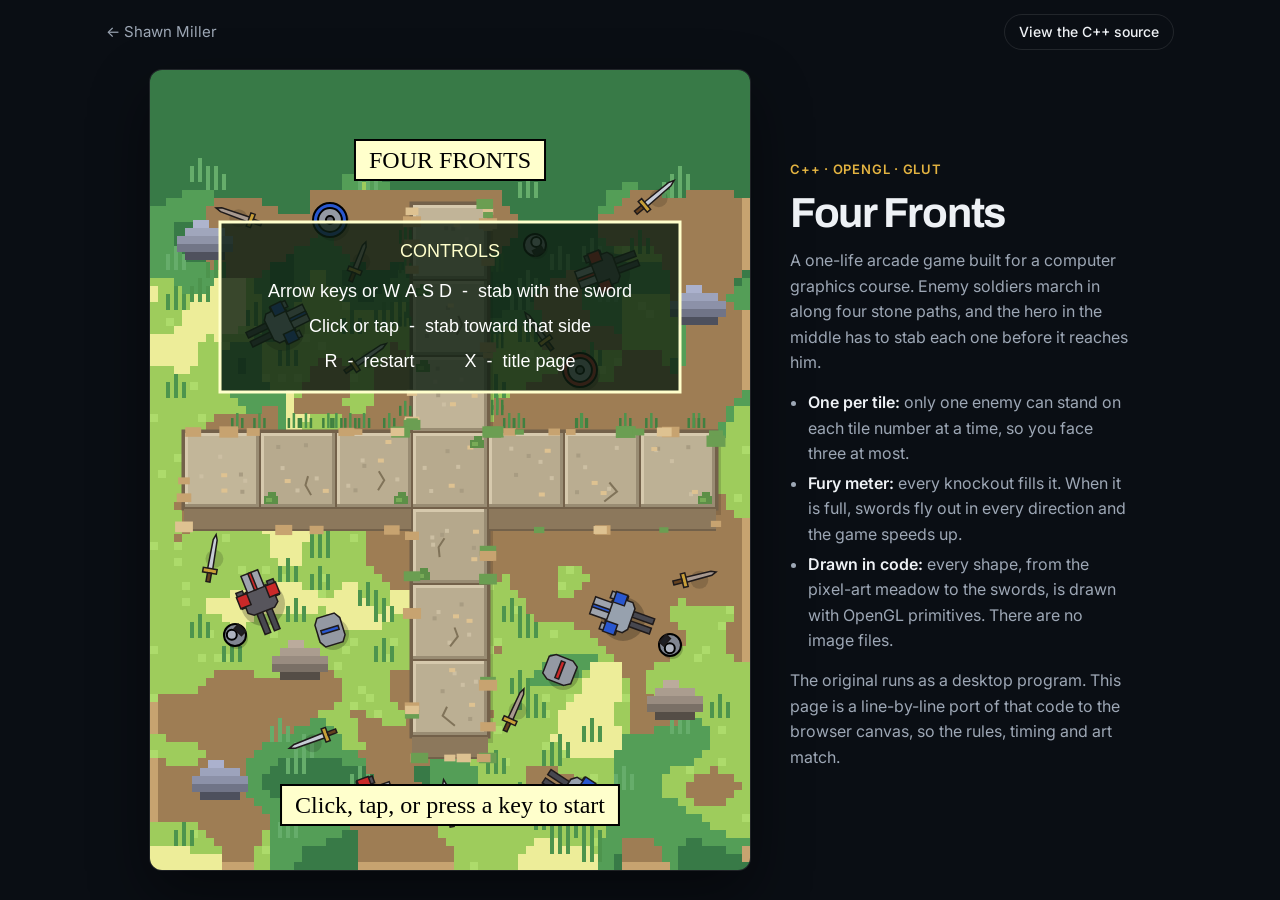
==== four-fronts/index.html @ 39a61418 "Add Four Fronts, a playable browser port of the C++ OpenGL game The original C++ source sits beside " ====
<!doctype html>
<html lang="en">
<head>
  <meta charset="utf-8">
  <meta name="viewport" content="width=device-width, initial-scale=1">
  <title>Four Fronts | Shawn Miller</title>
  <meta name="description" content="Four Fronts, a sword-fighting arcade game written in C++ with OpenGL, rebuilt to play in the browser.">
  <meta name="theme-color" content="#0A0E14">
  <link rel="preconnect" href="https://fonts.googleapis.com">
  <link rel="preconnect" href="https://fonts.gstatic.com" crossorigin>
  <link href="https://fonts.googleapis.com/css2?family=Archivo:wght@600;700&family=Inter:wght@400;500;600&display=swap" rel="stylesheet">
  <style>
    :root {
      color-scheme: dark;
      --canvas: #0A0E14;
      --surface: #121822;
      --ink: #EEF1F5;
      --ink-soft: #9DA7B5;
      --line: rgba(238, 241, 245, 0.10);
      --accent: #E3B341;
      --font-display: "Archivo", system-ui, sans-serif;
      --font-text: "Inter", system-ui, sans-serif;
    }
    *, *::before, *::after { box-sizing: border-box; }
    html, body { margin: 0; }
    body {
      min-height: 100svh;
      background: var(--canvas);
      color: var(--ink);
      font: 400 16px/1.6 var(--font-text);
      -webkit-font-smoothing: antialiased;
      display: flex;
      flex-direction: column;
    }
    a { color: inherit; }
    :focus-visible { outline: 2px solid var(--accent); outline-offset: 3px; border-radius: 6px; }

    header {
      display: flex;
      align-items: center;
      justify-content: space-between;
      gap: 16px;
      padding: 14px 16px;
      max-width: 1100px;
      width: 100%;
      margin: 0 auto;
    }
    .back { color: var(--ink-soft); text-decoration: none; font-size: 15px; }
    .back:hover { color: var(--ink); }
    .source {
      font-size: 14px;
      font-weight: 500;
      text-decoration: none;
      border: 1px solid var(--line);
      border-radius: 999px;
      padding: 6px 14px;
    }
    .source:hover { border-color: var(--accent); color: var(--accent); }

    main {
      flex: 1;
      display: grid;
      grid-template-columns: minmax(0, auto) minmax(0, 340px);
      gap: 40px;
      align-items: center;
      justify-content: center;
      padding: 0 16px 24px;
      max-width: 1100px;
      width: 100%;
      margin: 0 auto;
    }
    .stage {
      /* The game is 3 wide by 4 tall, sized to fit the screen without scrolling */
      width: min(100%, calc((100svh - 100px) * 0.75), 600px);
      justify-self: center;
    }
    canvas {
      display: block;
      width: 100%;
      aspect-ratio: 3 / 4;
      border-radius: 12px;
      box-shadow: 0 0 0 1px var(--line), 0 24px 60px rgba(0, 0, 0, 0.45);
      touch-action: none;
      user-select: none;
      -webkit-user-select: none;
      -webkit-touch-callout: none;
      cursor: crosshair;
    }
    .about h1 {
      font-family: var(--font-display);
      font-weight: 700;
      letter-spacing: -0.03em;
      font-size: clamp(30px, 4vw, 42px);
      line-height: 1.1;
      margin: 0 0 12px;
    }
    .about p { margin: 0 0 14px; color: var(--ink-soft); }
    .about .tag {
      display: inline-flex;
      align-items: center;
      gap: 8px;
      font-size: 13px;
      font-weight: 600;
      letter-spacing: 0.06em;
      text-transform: uppercase;
      color: var(--accent);
      margin-bottom: 10px;
    }
    .about ul { margin: 0 0 14px; padding-left: 18px; color: var(--ink-soft); }
    .about li { margin-bottom: 4px; }
    .about strong { color: var(--ink); font-weight: 600; }

    @media (max-width: 860px) {
      main { grid-template-columns: minmax(0, 1fr); gap: 28px; }
      .stage { width: min(100%, calc((100svh - 80px) * 0.75), 600px); }
      .about { max-width: 600px; justify-self: center; }
    }
  </style>
</head>
<body>
  <header>
    <a class="back" href="../#projects">← Shawn Miller</a>
    <a class="source" href="https://github.com/s-milly/s-milly.github.io/blob/main/four-fronts/four_fronts.cpp" target="_blank" rel="noopener">View the C++ source</a>
  </header>

  <main>
    <div class="stage">
      <canvas id="game" width="600" height="800" aria-label="Four Fronts game. Use the arrow keys or W A S D to stab, or click or tap the side an enemy is coming from."></canvas>
    </div>

    <section class="about">
      <div class="tag">C++ · OpenGL · GLUT</div>
      <h1>Four Fronts</h1>
      <p>A one-life arcade game built for a computer graphics course. Enemy soldiers march in along four stone paths, and the hero in the middle has to stab each one before it reaches him.</p>
      <ul>
        <li><strong>One per tile:</strong> only one enemy can stand on each tile number at a time, so you face three at most.</li>
        <li><strong>Fury meter:</strong> every knockout fills it. When it is full, swords fly out in every direction and the game speeds up.</li>
        <li><strong>Drawn in code:</strong> every shape, from the pixel-art meadow to the swords, is drawn with OpenGL primitives. There are no image files.</li>
      </ul>
      <p>The original runs as a desktop program. This page is a line-by-line port of that code to the browser canvas, so the rules, timing and art match.</p>
    </section>
  </main>

  <script src="game.js"></script>
</body>
</html>
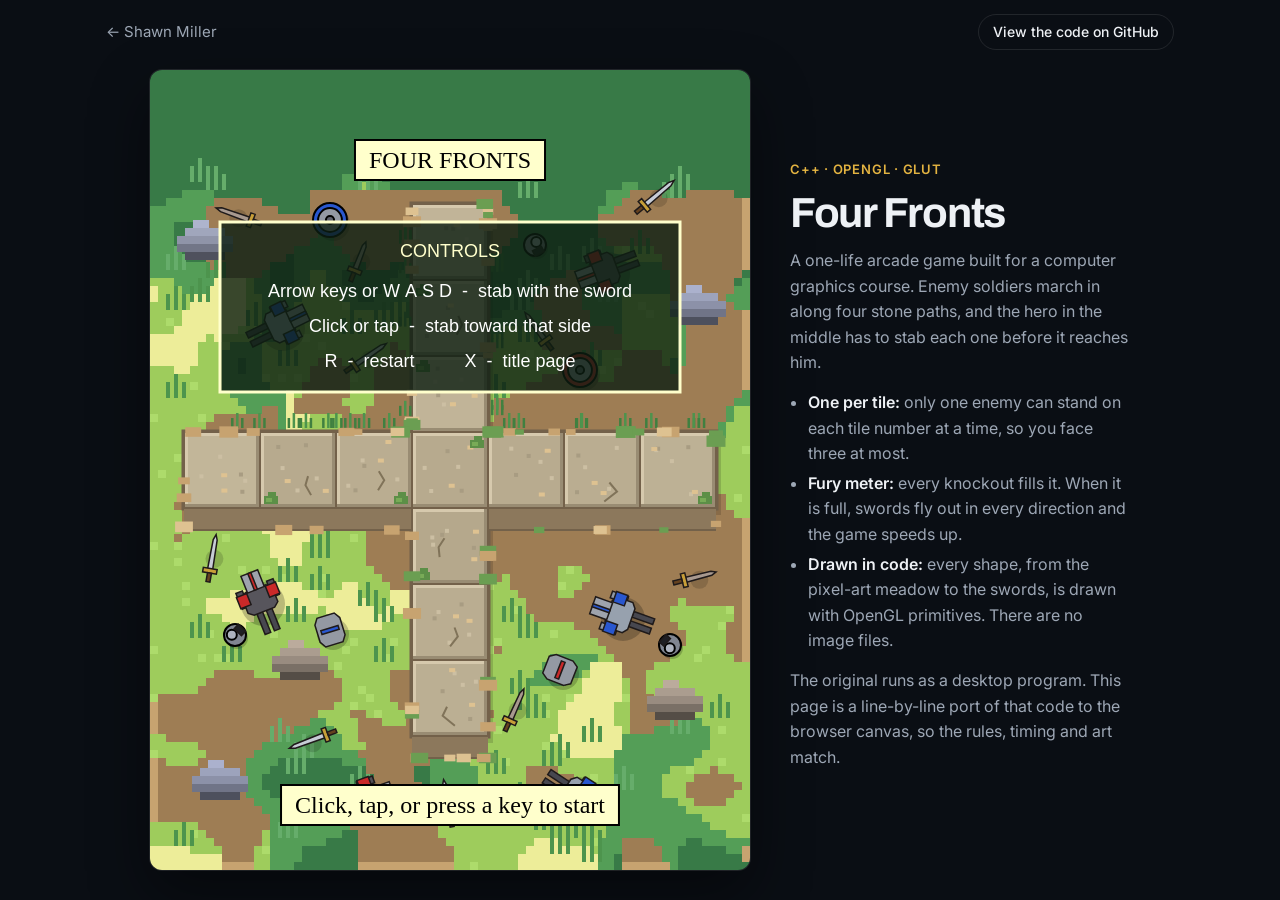
==== commit 7a2c410c: "Point Four Fronts at its own repo The C++ source now lives in s-milly/four-fronts. The game page lin" ====
--- a/four-fronts/index.html
+++ b/four-fronts/index.html
@@ -119,8 +119,8 @@
 </head>
 <body>
   <header>
-    <a class="back" href="../#projects">← Shawn Miller</a>
-    <a class="source" href="https://github.com/s-milly/s-milly.github.io/blob/main/four-fronts/four_fronts.cpp" target="_blank" rel="noopener">View the C++ source</a>
+    <a class="back" href="https://s-milly.github.io/#projects">← Shawn Miller</a>
+    <a class="source" href="https://github.com/s-milly/four-fronts" target="_blank" rel="noopener">View the code on GitHub</a>
   </header>
 
   <main>
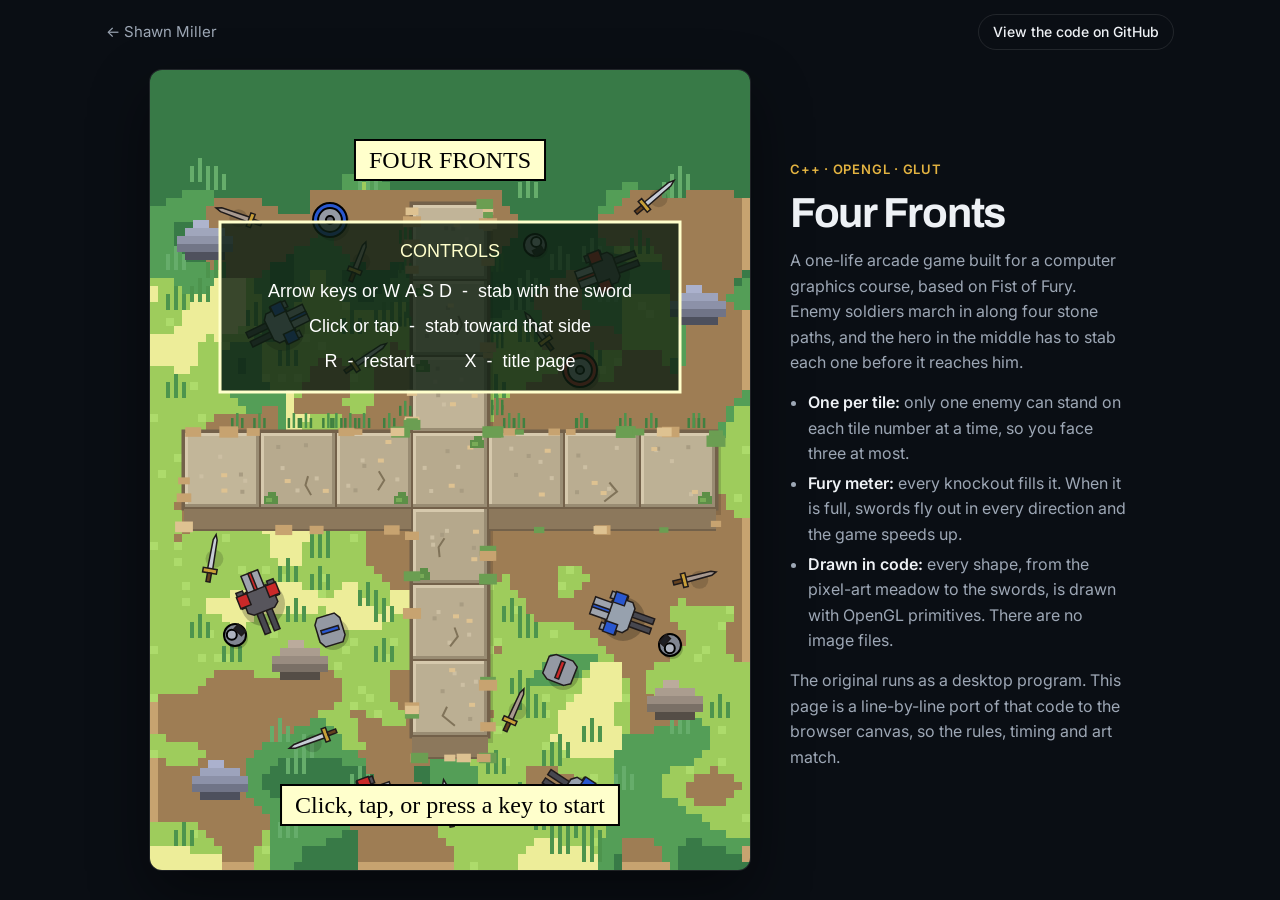
==== commit 33394b55: "Note that Four Fronts is based on Fist of Fury Co-Authored-By: Claude Opus 5.5 <noreply@anthropic.co" ====
--- a/four-fronts/index.html
+++ b/four-fronts/index.html
@@ -131,7 +131,7 @@
     <section class="about">
       <div class="tag">C++ · OpenGL · GLUT</div>
       <h1>Four Fronts</h1>
-      <p>A one-life arcade game built for a computer graphics course. Enemy soldiers march in along four stone paths, and the hero in the middle has to stab each one before it reaches him.</p>
+      <p>A one-life arcade game built for a computer graphics course, based on Fist of Fury. Enemy soldiers march in along four stone paths, and the hero in the middle has to stab each one before it reaches him.</p>
       <ul>
         <li><strong>One per tile:</strong> only one enemy can stand on each tile number at a time, so you face three at most.</li>
         <li><strong>Fury meter:</strong> every knockout fills it. When it is full, swords fly out in every direction and the game speeds up.</li>
